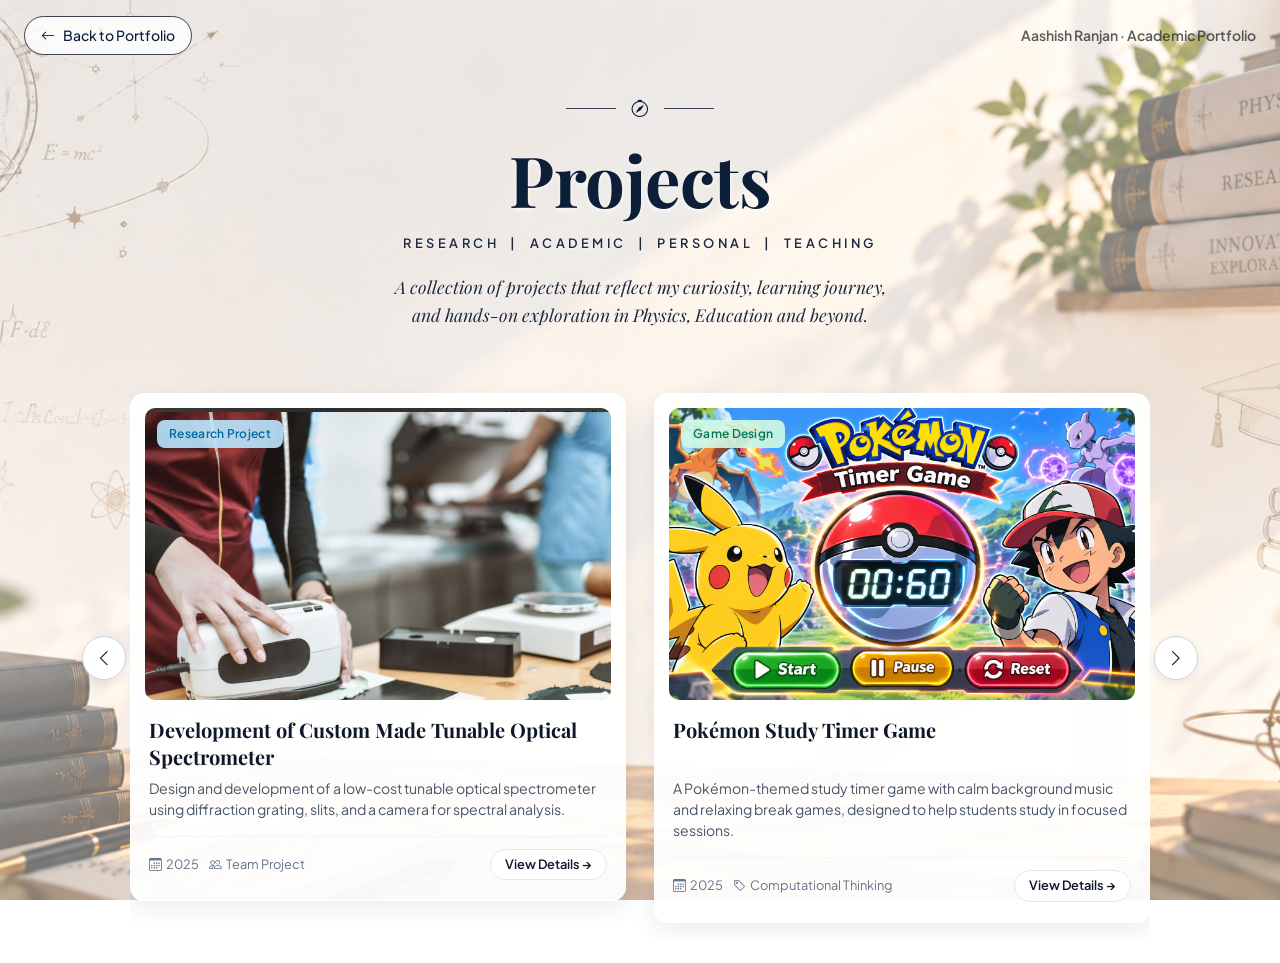
==== projects.html @ 893481a2 "Initial Ranjan IITJ portfolio" ====
<!DOCTYPE html>
<html lang="en">

<head>
  <meta charset="utf-8">
  <meta content="width=device-width, initial-scale=1.0" name="viewport">
  <title>Projects - Aashish Ranjan</title>
  <meta content="Academic and Research Projects by Aashish Ranjan" name="description">

  <!-- Favicons -->
  <link href="assets/img/favicon.png" rel="icon">
  <link href="assets/img/apple-touch-icon.png" rel="apple-touch-icon">

  <!-- Google Fonts -->
  <link href="https://fonts.googleapis.com" rel="preconnect">
  <link href="https://fonts.gstatic.com" rel="preconnect" crossorigin>
  <link href="https://fonts.googleapis.com/css2?family=Playfair+Display:ital,wght@0,400;0,600;0,700;1,400&family=Plus+Jakarta+Sans:wght@300;400;500;600;700&display=swap" rel="stylesheet">

  <!-- Vendor CSS Files -->
  <link href="assets/vendor/bootstrap/css/bootstrap.min.css" rel="stylesheet">
  <link href="assets/vendor/bootstrap-icons/bootstrap-icons.css" rel="stylesheet">
  <link href="assets/vendor/aos/aos.css" rel="stylesheet">

  <!-- Swiper Carousel CSS -->
  <link rel="stylesheet" href="https://cdn.jsdelivr.net/npm/swiper@11/swiper-bundle.min.css" />

  <!-- Main CSS File -->
  <link href="assets/css/main.css" rel="stylesheet">

  <!-- Dedicated Projects CSS File -->
  <link href="assets/css/projects.css" rel="stylesheet">

</head>

<body>

  <!-- Top Navigation Bar -->
  <header class="projects-header py-3 px-4 d-flex justify-content-between align-items-center">
    <a href="index.html" class="btn btn-sm btn-outline-dark back-nav-btn d-inline-flex align-items-center gap-2 rounded-pill px-3 py-2">
      <i class="bi bi-arrow-left"></i> <span>Back to Portfolio</span>
    </a>
    <span class="text-muted small fw-semibold">Aashish Ranjan · Academic Portfolio</span>
  </header>

  <main class="py-4">
    <div class="container">

      <!-- Header Section -->
      <div class="text-center mb-5" data-aos="fade-down">
        <div class="header-ornament mb-3">
          <span class="ornament-line"></span>
          <i class="bi bi-compass ornament-icon"></i>
          <span class="ornament-line"></span>
        </div>

        <h1 class="projects-title">Projects</h1>
        <p class="projects-subcategories">RESEARCH &nbsp;|&nbsp; ACADEMIC &nbsp;|&nbsp; PERSONAL &nbsp;|&nbsp; TEACHING</p>
        <p class="projects-desc">
          A collection of projects that reflect my curiosity, learning journey,<br class="d-none d-md-block"> and hands-on exploration in Physics, Education and beyond.
        </p>
      </div>

      <!-- Carousel Slider Wrapper -->
      <div class="carousel-container position-relative px-md-5" data-aos="fade-up" data-aos-delay="150">

        <!-- Swiper Main -->
        <div class="swiper projectsSwiper">
          <div class="swiper-wrapper py-3">

            <!-- Slide 1: Optical Spectrometer -->
            <div class="swiper-slide">
              <div class="project-card">
                <div class="project-img-wrapper">
                  <span class="card-badge badge-research">Research Project</span>
                  <img src="assets/img/projects/spectrometer/spectrometer.png" alt="Tunable Optical Spectrometer">
                </div>
                <div class="card-content">
                  <h3 class="card-project-title">Development of Custom Made Tunable Optical Spectrometer</h3>
                  <p class="card-project-desc">Design and development of a low-cost tunable optical spectrometer using diffraction grating, slits, and a camera for spectral analysis.</p>
                  <div class="card-meta-footer">
                    <div class="meta-tags">
                      <span><i class="bi bi-calendar3 me-1"></i>2025</span>
                      <span><i class="bi bi-people me-1"></i>Team Project</span>
                    </div>
                    <a href="javascript:void(0);" class="btn-view-details" data-project="0">View Details &rarr;</a>
                  </div>
                </div>
              </div>
            </div>

            <!-- Slide 2: Pokémon Study Timer Game -->
            <div class="swiper-slide">
              <div class="project-card">
                <div class="project-img-wrapper">
                  <span class="card-badge badge-edu">Game Design</span>
                  <img src="assets/img/projects/pokemon-timer/herobg.png" alt="Pokémon Study Timer Game">
                </div>
                <div class="card-content">
                  <h3 class="card-project-title">Pokémon Study Timer Game</h3>
                  <p class="card-project-desc">A Pokémon-themed study timer game with calm background music and relaxing break games, designed to help students study in focused sessions.</p>
                  <div class="card-meta-footer">
                    <div class="meta-tags">
                      <span><i class="bi bi-calendar3 me-1"></i>2025</span>
                      <span><i class="bi bi-tag me-1"></i>Computational Thinking</span>
                    </div>
                    <a href="javascript:void(0);" class="btn-view-details" data-project="1">View Details &rarr;</a>
                  </div>
                </div>
              </div>
            </div>

          </div>

          <!-- Pagination Dots -->
          <div class="swiper-pagination mt-4"></div>
        </div>

        <!-- Custom Navigation Buttons -->
        <button class="custom-nav-btn btn-prev" aria-label="Previous slide">
          <i class="bi bi-chevron-left"></i>
        </button>
        <button class="custom-nav-btn btn-next" aria-label="Next slide">
          <i class="bi bi-chevron-right"></i>
        </button>

      </div>

    </div>
  </main>

  <!-- Project Detail View (opens when "View Details" is clicked) -->
  <div class="pd-overlay" id="pdOverlay" aria-modal="true" role="dialog">
    <div class="pd-wrap" id="pdWrap"></div>
  </div>
  <div class="pd-zoom" id="pdZoom"></div>

  <!-- Vendor JS Files -->
  <script src="assets/vendor/bootstrap/js/bootstrap.bundle.min.js"></script>
  <script src="assets/vendor/aos/aos.js"></script>
  <script src="https://cdn.jsdelivr.net/npm/swiper@11/swiper-bundle.min.js"></script>

  <script>
    AOS.init({
      duration: 600,
      easing: 'ease-in-out',
      once: true
    });

    // Swiper Carousel Initialization
    // (992px: 2 cards because there are 2 projects; change to 3 when you add more)
    const swiper = new Swiper('.projectsSwiper', {
      slidesPerView: 1,
      spaceBetween: 24,
      loop: false,
      navigation: {
        nextEl: '.btn-next',
        prevEl: '.btn-prev',
      },
      pagination: {
        el: '.swiper-pagination',
        clickable: true,
      },
      breakpoints: {
        640: {
          slidesPerView: 2,
          spaceBetween: 20,
        },
        992: {
          slidesPerView: 2,
          spaceBetween: 28,
        }
      }
    });
  </script>

  <!-- Project Detail Data + Logic -->
  <script>
    /* Edit the details of each project here.
       Leave an image path as '' to show an "Image coming soon" box.
       Leave a download url as '' to show a greyed-out button. */
    const PROJECTS = [
      {
        badge: 'Research Project',
        title: 'Development of Custom Made Tunable Optical Spectrometer',
        desc: 'Design and development of a low-cost tunable optical spectrometer using diffraction grating, slits, and a camera for spectral analysis.',
        year: '2025', type: 'Team Project', tag: 'Optics | Spectroscopy',
        domain: 'Optics &amp; Spectroscopy',
        tools: 'Diffraction Grating, Slits, Camera, Origin (Graph Plot)',
        team: 'Aashish Ranjan, Anushka Rathore',
        supervisor: 'Dr. Sagar Kumar Verma',
        hero: 'assets/img/projects/spectrometer/spectrometer.png',
        intro: 'A custom made tunable optical spectrometer was developed using a diffraction grating, slits and a camera to capture and analyze spectra. The aim was to build a low-cost, easy-to-assemble system for educational and research purposes.',
        setupImg: 'assets/img/projects/spectrometer/setup.jpeg',
        setupCap: 'Experimental setup: Light Source, Slit, Diffraction Grating, Lens, Camera',
        principle: 'The spectrometer works on the principle of diffraction and interference. A narrow slit produces a well-defined beam which is diffracted by a grating. The diffracted light is focused onto a camera to record the spectrum. The wavelength is determined using the grating equation:',
        formula: '<i>d</i> sin <i>θ</i> = <i>mλ</i>',
        method: [
          'Use a CD/DVD reflection element as the diffraction grating',
          'Fix an adjustable slit assembly to get a narrow beam',
          'Record the diffracted spectrum with a camera',
          'Calibrate and analyse using Holmarc Image Analyser Pro',
          'Compare intensity vs wavelength with and without the slit'
        ],
        results: [
          { src: 'assets/img/projects/spectrometer/result-1.png', cap: 'Intensity vs Wavelength' },
          { src: 'assets/img/projects/spectrometer/result-2.png', cap: 'Gray value vs distance (pixels), ImageJ' }
        ],
        observations: '',
        gallery: [
          'assets/img/projects/spectrometer/gallery-1.png',
          'assets/img/projects/spectrometer/gallery-2.jpeg',
          'assets/img/projects/spectrometer/gallery-3.png',
          'assets/img/projects/spectrometer/gallery-4.jpeg'
        ],
        learnings: [
          'A CD can work as a reflection diffraction grating: its closely spaced tracks split white light into a spectrum, and the grating equation d sin θ = nλ connects the diffraction angle to the wavelength.',
          'Alignment matters the most. Even a small change in the CD angle, slit width or camera position visibly changed the position and clarity of the spectrum.',
          'The slit controls a trade-off: a wider slit gave a brighter but blurred spectrum, while a narrower slit gave a sharper but fainter one.',
          'Plotting intensity with and without the slit showed in practice how a slit improves spectral resolution.',
          'A mobile camera with image-analysis software can turn a qualitative demonstration into basic quantitative analysis of intensity versus position.',
          'Most difficulties were experimental, not theoretical: low intensity, dark-room conditions and measuring the diffraction angle accurately. This taught me how much precision and calibration matter in optical measurements.',
          'As a future physics teacher, I also saw how a low-cost setup can make diffraction and interference observable for students.'
        ],
        references: [
          'H.C. Verma, <i>Concepts of Physics (Part 2)</i>, Bharati Bhawan.',
          'Ajoy Ghatak, <i>Optics</i>, McGraw Hill Education (studied for the theory).',
          'NCERT, <i>Physics Class XII (Part II)</i>, NCERT Publications.',
          'Eugene Hecht, <i>Optics</i>, Pearson Education.',
          'Jenkins &amp; White, <i>Fundamentals of Optics</i>, McGraw Hill.'
        ],
        resources: [
          'CD, DVD and VD diffraction gratings were obtained from Dr. Sagar Kumar Verma.',
          'The experiments were carried out in the Optics Lab.'
        ],
        highlights: [
          'Low-cost and easy to assemble',
          'Captures clear spectral data',
          'Useful for educational demonstrations',
          'Scope for further improvement'
        ],
        downloads: [
          { label: 'Project Report (PDF)', url: 'assets/img/projects/spectrometer/Report(optics).pdf' }
        ]
      },
      {
        badge: 'Game Design',
        title: 'Pokémon Study Timer Game',
        desc: 'A Pokémon-themed study timer game with calm background music and relaxing break games, designed to help students study in focused sessions.',
        year: '2025', type: 'Team Project', tag: 'Computational Thinking',
        domain: 'Game Design &amp; Computational Thinking',
        tools: 'Scratch programming, Game Design Principles, Music Editing tools',
        team: 'Aashish Ranjan, L. Banny, Chandan Kumar',
        supLabel: 'Instructor',
        supervisor: 'Dr. Romi Banerjee',
        hero: 'assets/img/projects/pokemon-timer/herobg.png',
        /* Text-only sections (no images except the hero image above) */
        sections: [
          {
            tab: 'Overview', title: 'Introduction',
            body: '<p>A Pokémon-themed study timer game, designed and programmed by our team as a project for the Computational Thinking course. It helps students study in focused sessions: a student sets a timer (for example 25 minutes) and studies while calm background music plays.</p><p>Many students find it easier to study with music, and this game is made for them. When the session ends, the student can take a break and relax with a Pokémon game before getting back to studying.</p>'
          },
          {
            tab: 'Features', title: 'Features',
            body: '<ul><li><b>Study timer:</b> set any study duration, such as 25 minutes, and the timer keeps the session on track.</li><li><b>Background music:</b> calm music plays while studying to keep the mind relaxed and focused.</li><li><b>Breaks:</b> breaks can be added between study sessions.</li><li><b>Relaxing Pokémon games:</b> mind-relaxing Pokémon games are available during breaks.</li></ul>'
          },
          {
            tab: 'How It Works', title: 'How It Works',
            body: '<ol><li>The student chooses how long to study (for example, 25 minutes).</li><li>The timer starts and calm background music plays during the session.</li><li>When the time is up, the student takes a break.</li><li>During the break, the student plays one of the relaxing Pokémon games.</li><li>After the break, the student returns to the next study session.</li></ol>'
          },
          {
            tab: 'Goal', title: 'Goal and Approach',
            body: '<p>The goal of the project was to develop a problem-solving mindset. We started with a real problem, how to help students stay focused while studying, broke it into smaller parts (timer, music, breaks and break games), and then programmed each part step by step.</p>'
          },
          {
            tab: 'Team', title: 'Team and Guidance',
            body: '<ul><li><b>Contributors:</b> Aashish Ranjan, L. Banny and Chandan Kumar</li><li><b>Instructor:</b> Dr. Romi Banerjee</li><li><b>Course:</b> Computational Thinking</li></ul>'
          },
          {
            tab: 'Learnings', title: 'Learnings',
            body: '<ul><li>Breaking a big problem into smaller parts makes it much easier to design and program.</li><li>A good solution starts from a real need of the user: here, students who like to study with music.</li><li>Study time and break time both matter, so the game supports focus as well as relaxation.</li><li>Working in a team taught us to share tasks and combine our parts into one working game.</li></ul>'
          }
        ],
        highlights: [
          'Study timer for focused sessions',
          'Calm background music while studying',
          'Breaks with relaxing Pokémon games',
          'Designed and programmed by our team'
        ],
        downloads: []
      }
    ];

    (function () {
      const ov = document.getElementById('pdOverlay');
      const wrap = document.getElementById('pdWrap');
      const zoom = document.getElementById('pdZoom');
      const todo = '<span class="pd-todo">To be added</span>';
      const li = x => '<li>' + x + '</li>';
      const slot = (src, label, cls) => src
        ? '<div class="pd-slot ' + (cls || '') + '"><img src="' + src + '" alt="' + label + '"></div>'
        : '<div class="pd-slot pd-empty ' + (cls || '') + '"><span>Image coming soon<small>' + label + '</small></span></div>';
      const fig = (src, cap) => src
        ? '<figure class="pd-fig"><img src="' + src + '" alt="' + cap + '"><figcaption>' + cap + '</figcaption></figure>'
        : slot('', cap, '');
      const tabs = [['Overview', 'pd-s1'], ['Methodology', 'pd-s4'], ['Results', 'pd-s5'], ['Gallery', 'pd-s6'], ['Learnings', 'pd-s7'], ['References', 'pd-s8']];
      let curTabs = tabs;

      function render(p) {
        // Projects with "sections" are text-only; others use the full layout (setup, results, gallery...)
        curTabs = p.sections ? p.sections.map((s, i) => [s.tab || s.title, 'pd-t' + i]) : tabs;
        const tabsHtml = curTabs.map((t, k) => '<button data-s="' + t[1] + '"' + (k ? '' : ' class="pd-act"') + '>' + t[0] + '</button>').join('');
        const dl = p.downloads.map(d => d.url
          ? '<a class="pd-dl" href="' + d.url + '" target="_blank" rel="noopener">' + d.label + ' <span>⬇</span></a>'
          : '<div class="pd-dl pd-off" title="Coming soon">' + d.label + ' <span>⬇</span></div>').join('');
        let main;
        if (p.sections) {
          main = p.sections.map((s, i) => '<div class="pd-sec" id="pd-t' + i + '"><h4>' + (i + 1) + '. ' + s.title + '</h4>' + s.body + '</div>').join('');
        } else {
          const res = p.results.map(r => fig(r.src, r.cap)).join('');
          const gal = p.gallery.map((g, n) => slot(g, 'Photo ' + (n + 1), '')).join('');
          const learn = p.learnings.length ? '<ul>' + p.learnings.map(li).join('') + '</ul>' : '<p>' + todo + '</p>';
          const refs = p.references.length
            ? '<ol>' + p.references.map(li).join('') + '</ol>' +
              (p.resources.length ? '<p style="margin-top:14px"><b style="color:#1f2937">Resources used</b></p><ul>' + p.resources.map(li).join('') + '</ul>' : '')
            : '<p>' + todo + '</p>';
          main = '<div class="pd-sec" id="pd-s1"><h4>1. Introduction</h4><p>' + p.intro + '</p></div>' +
            '<div class="pd-sec" id="pd-s2"><h4>2. Experimental Setup</h4>' + fig(p.setupImg, p.setupCap) + '</div>' +
            '<div class="pd-sec" id="pd-s3"><h4>3. Working Principle</h4><p>' + p.principle + '</p>' + (p.formula ? '<div class="pd-fm">' + p.formula + '</div>' : '') + '</div>' +
            '<div class="pd-sec" id="pd-s4"><h4>4. Methodology</h4><ol>' + p.method.map(li).join('') + '</ol></div>' +
            '<div class="pd-sec" id="pd-s5"><h4>5. Results</h4><div class="pd-two">' + res + '</div><p style="margin-top:10px">' + (p.observations || todo) + '</p></div>' +
            '<div class="pd-sec" id="pd-s6"><h4>6. Gallery</h4><div class="pd-gal">' + gal + '</div></div>' +
            '<div class="pd-sec" id="pd-s7"><h4>7. Learnings</h4>' + learn + '</div>' +
            '<div class="pd-sec" id="pd-s8"><h4>8. References</h4>' + refs + '</div>';
        }
        return '<button class="pd-back" id="pdBack">← Back to Projects</button>' +
          '<div class="pd-hero"><div><span class="pd-chip">' + p.badge + '</span><h2>' + p.title + '</h2><p>' + p.desc + '</p>' +
          '<div class="pd-meta"><span>📅 ' + p.year + '</span><span>👥 ' + p.type + '</span><span>🏷 ' + p.tag + '</span></div></div>' +
          slot(p.hero, 'Hero image', 'pd-h') + '</div>' +
          '<div class="pd-tabs" id="pdTabs">' + tabsHtml + '</div>' +
          '<div class="pd-cols"><div>' + main + '</div><aside>' +
          '<div class="pd-box"><h5>Project Details</h5>' +
          '<div class="pd-row"><b>Year</b>' + p.year + '</div><div class="pd-row"><b>Type</b>' + p.badge + '</div>' +
          '<div class="pd-row"><b>Domain</b>' + p.domain + '</div><div class="pd-row"><b>Tools Used</b>' + (p.tools || todo) + '</div>' +
          '<div class="pd-row"><b>Team</b>' + p.team + '</div><div class="pd-row"><b>' + (p.supLabel || 'Supervisor') + '</b>' + (p.supervisor || todo) + '</div></div>' +
          '<div class="pd-box"><h5>Key Highlights</h5>' + p.highlights.map(h => '<div class="pd-hl">' + h + '</div>').join('') + '</div>' +
          (p.downloads.length ? '<div class="pd-box"><h5>Downloads</h5>' + dl + '</div>' : '') +
          '</aside></div>';
      }

      function openDetail(i) {
        wrap.innerHTML = render(PROJECTS[i]);
        ov.classList.add('pd-on');
        ov.scrollTop = 0;
        document.body.style.overflow = 'hidden';
      }
      function closeDetail() {
        ov.classList.remove('pd-on');
        document.body.style.overflow = '';
      }
      function openZoom(src) {
        zoom.innerHTML = '<img src="' + src + '" alt="">';
        zoom.classList.add('pd-on');
      }

      document.addEventListener('click', function (e) {
        const b = e.target.closest('[data-project]');
        if (b) { e.preventDefault(); openDetail(+b.dataset.project); }
      });
      wrap.addEventListener('click', function (e) {
        if (e.target.closest('#pdBack')) { closeDetail(); return; }
        const t = e.target.closest('#pdTabs button');
        if (t) {
          const el = document.getElementById(t.dataset.s);
          if (el) el.scrollIntoView({ behavior: 'smooth', block: 'start' });
          return;
        }
        const im = e.target.closest('.pd-slot img, .pd-fig img');
        if (im) openZoom(im.src);
      });
      zoom.addEventListener('click', function () { zoom.classList.remove('pd-on'); });
      ov.addEventListener('scroll', function () {
        let act = curTabs[0][1];
        curTabs.forEach(function (t) {
          const el = document.getElementById(t[1]);
          if (el && el.getBoundingClientRect().top < 120) act = t[1];
        });
        document.querySelectorAll('#pdTabs button').forEach(function (b) {
          b.classList.toggle('pd-act', b.dataset.s === act);
        });
      });
      document.addEventListener('keydown', function (e) {
        if (e.key === 'Escape') {
          if (zoom.classList.contains('pd-on')) zoom.classList.remove('pd-on');
          else closeDetail();
        }
      });
    })();
  </script>

</body>
</html>
---- assets/css/main.css ----
:root {
  --default-font: "Roboto",  system-ui, -apple-system, "Segoe UI", Roboto, "Helvetica Neue", Arial, "Noto Sans", "Liberation Sans", sans-serif, "Apple Color Emoji", "Segoe UI Emoji", "Segoe UI Symbol", "Noto Color Emoji";
  --heading-font: "Raleway",  sans-serif;
  --nav-font: "Poppins",  sans-serif;
}

/* Global Colors - The following color variables are used throughout the website. Updating them here will change the color scheme of the entire website */
:root { 
  --background-color: #ffffff; /* Background color for the entire website, including individual sections */
  --default-color: #272829; /* Default color used for the majority of the text content across the entire website */
  --heading-color: #050d18; /* Color for headings, subheadings and title throughout the website */
  --accent-color: #149ddd; /* Accent color that represents your brand on the website. It's used for buttons, links, and other elements that need to stand out */
  --surface-color: #ffffff; /* The surface color is used as a background of boxed elements within sections, such as cards, icon boxes, or other elements that require a visual separation from the global background. */
  --contrast-color: #ffffff; /* Contrast color for text, ensuring readability against backgrounds of accent, heading, or default colors. */
}

/* Nav Menu Colors - The following color variables are used specifically for the navigation menu. They are separate from the global colors to allow for more customization options */
:root {
  --nav-color: #a8a9b4;  /* The default color of the main navmenu links */
  --nav-hover-color: #ffffff; /* Applied to main navmenu links when they are hovered over or active */
  --nav-mobile-background-color: #040b14; /* Used as the background color for mobile navigation menu */
  --nav-dropdown-background-color: #040b14; /* Used as the background color for dropdown items that appear when hovering over primary navigation items */
  --nav-dropdown-color: #a8a9b4; /* Used for navigation links of the dropdown items in the navigation menu. */
  --nav-dropdown-hover-color: #ffffff; /* Similar to --nav-hover-color, this color is applied to dropdown navigation links when they are hovered over. */
}

/* Color Presets - These classes override global colors when applied to any section or element, providing reuse of the sam color scheme. */

.light-background {
  --background-color: #f4fafd;
  --surface-color: #ffffff;
}

.dark-background {
  --background-color: #040b14;
  --default-color: #ffffff;
  --heading-color: #ffffff;
  --surface-color: #151f2b;
  --contrast-color: #ffffff;
}

/* Smooth scroll */
:root {
  scroll-behavior: smooth;
}

/*--------------------------------------------------------------
# General Styling & Shared Classes
--------------------------------------------------------------*/
body {
  color: var(--default-color);
  background-color: var(--background-color);
  font-family: var(--default-font);
}

a {
  color: var(--accent-color);
  text-decoration: none;
  transition: 0.3s;
}

a:hover {
  color: color-mix(in srgb, var(--accent-color), transparent 25%);
  text-decoration: none;
}

h1,
h2,
h3,
h4,
h5,
h6 {
  color: var(--heading-color);
  font-family: var(--heading-font);
}

/* PHP Email Form Messages
------------------------------*/
.php-email-form .error-message {
  display: none;
  background: #df1529;
  color: #ffffff;
  text-align: left;
  padding: 15px;
  margin-bottom: 24px;
  font-weight: 600;
}

.php-email-form .sent-message {
  display: none;
  color: #ffffff;
  background: #059652;
  text-align: center;
  padding: 15px;
  margin-bottom: 24px;
  font-weight: 600;
}

.php-email-form .loading {
  display: none;
  background: var(--surface-color);
  text-align: center;
  padding: 15px;
  margin-bottom: 24px;
}

.php-email-form .loading:before {
  content: "";
  display: inline-block;
  border-radius: 50%;
  width: 24px;
  height: 24px;
  margin: 0 10px -6px 0;
  border: 3px solid var(--accent-color);
  border-top-color: var(--surface-color);
  animation: php-email-form-loading 1s linear infinite;
}

@keyframes php-email-form-loading {
  0% {
    transform: rotate(0deg);
  }

  100% {
    transform: rotate(360deg);
  }
}

/*--------------------------------------------------------------
# Global Header
--------------------------------------------------------------*/
.header {
  color: var(--default-color);
  background-color: var(--background-color);
  position: fixed;
  top: 0;
  left: 0;
  bottom: 0;
  padding: 0 15px;
  width: 300px;
  transition: all ease-in-out 0.3s;
  overflow-y: auto;
  z-index: 997;
  border-right: 1px solid color-mix(in srgb, var(--default-color), transparent 90%);
}

.header .profile-img img {
  margin: 15px auto;
  display: block;
  width: 120px;
  border: 8px solid color-mix(in srgb, var(--default-color), transparent 85%);
}

.header .logo {
  line-height: 1;
  margin-bottom: 15px;
}

.header .logo img {
  max-height: 32px;
  margin-right: 8px;
}

.header .logo h1 {
  font-size: 24px;
  margin: 0;
  font-weight: 700;
  color: var(--heading-color);
}

.header .social-links {
  margin: 0 0 20px 0;
}

.header .social-links a {
  font-size: 16px;
  display: inline-flex;
  align-items: center;
  justify-content: center;
  background: color-mix(in srgb, var(--default-color), transparent 90%);
  color: var(--default-color);
  margin: 0 2px;
  border-radius: 50%;
  text-align: center;
  width: 40px;
  height: 40px;
  transition: 0.3s;
}

.header .social-links a:hover {
  color: var(--contrast-color);
  background: var(--accent-color);
}

@media (min-width: 1200px) {

  .header~main,
  .header~#footer {
    margin-left: 300px;
  }
}

@media (max-width: 1199px) {
  .header {
    left: -100%;
  }
}

.header.header-show {
  left: 0;
}

.header .header-toggle {
  color: var(--contrast-color);
  background-color: var(--accent-color);
  font-size: 22px;
  display: flex;
  align-items: center;
  justify-content: center;
  width: 40px;
  height: 40px;
  border-radius: 50%;
  cursor: pointer;
  position: fixed;
  top: 15px;
  right: 15px;
  z-index: 9999;
  transition: background-color 0.3s;
}

.header .header-toggle:hover {
  color: var(--contrast-color);
  background-color: color-mix(in srgb, var(--accent-color) 90%, white 15%);
}

/*--------------------------------------------------------------
# Navigation Menu
--------------------------------------------------------------*/
.mobile-nav-toggle {
  display: none;
}

.navmenu {
  padding: 0;
  z-index: 9997;
}

.navmenu ul {
  list-style: none;
  padding: 0 0 20px 0;
  margin: 0;
}

.navmenu a,
.navmenu a:focus {
  color: var(--nav-color);
  padding: 15px 10px;
  font-family: var(--nav-font);
  font-size: 16px;
  font-weight: 400;
  display: flex;
  align-items: center;
  white-space: nowrap;
  transition: 0.3s;
  width: 100%;
}

.navmenu a .navicon,
.navmenu a:focus .navicon {
  font-size: 20px;
  margin-right: 10px;
}

.navmenu a .toggle-dropdown,
.navmenu a:focus .toggle-dropdown {
  font-size: 12px;
  line-height: 0;
  margin-left: auto;
  width: 30px;
  height: 30px;
  display: flex;
  align-items: center;
  justify-content: center;
  border-radius: 50%;
  transition: 0.3s;
  flex-shrink: 0;
  background-color: color-mix(in srgb, var(--accent-color), transparent 90%);
}

.navmenu a .toggle-dropdown:hover,
.navmenu a:focus .toggle-dropdown:hover {
  background-color: var(--accent-color);
  color: var(--contrast-color);
}

.navmenu a:hover,
.navmenu .active,
.navmenu .active:focus {
  color: var(--nav-hover-color);
}

.navmenu a:hover .navicon,
.navmenu .active .navicon,
.navmenu .active:focus .navicon {
  color: var(--accent-color);
}

.navmenu .active .toggle-dropdown,
.navmenu .active:focus .toggle-dropdown {
  background-color: var(--accent-color);
  color: var(--contrast-color);
  transform: rotate(180deg);
}

.navmenu .dropdown {
  display: block;
}

.navmenu .dropdown a,
.navmenu .dropdown a:focus {
  color: --nav-dropdown-color;
}

.navmenu .dropdown a:hover,
.navmenu .dropdown .active,
.navmenu .dropdown .active:focus {
  color: var(--nav-dropdown-hover-color);
}

.navmenu .dropdown ul {
  position: static;
  display: none;
  z-index: 99;
  padding: 5px 10px;
  margin: 5px 10px;
  background-color: var(--nav-dropdown-background-color);
  border: 1px solid color-mix(in srgb, var(--default-color), transparent 90%);
  box-shadow: none;
  transition: all 0.5s ease-in-out;
}

.navmenu .dropdown ul ul {
  background-color: rgba(33, 37, 41, 0.1);
}

.navmenu .dropdown>.dropdown-active {
  display: block;
  background-color: rgba(33, 37, 41, 0.03);
}

/*--------------------------------------------------------------
# Global Footer
--------------------------------------------------------------*/
.footer {
  color: var(--default-color);
  background-color: var(--background-color);
  font-size: 14px;
  padding: 40px 0;
  position: relative;
  border-top: 1px solid color-mix(in srgb, var(--default-color), transparent 90%);
}

.footer .copyright p {
  margin-bottom: 0;
}

.footer .credits {
  margin-top: 4px;
  font-size: 13px;
  text-align: center;
}

/*--------------------------------------------------------------
# Preloader
--------------------------------------------------------------*/
#preloader {
  position: fixed;
  inset: 0;
  z-index: 999999;
  overflow: hidden;
  background: var(--background-color);
  transition: all 0.6s ease-out;
}

#preloader:before {
  content: "";
  position: fixed;
  top: calc(50% - 30px);
  left: calc(50% - 30px);
  border: 6px solid #ffffff;
  border-color: var(--accent-color) transparent var(--accent-color) transparent;
  border-radius: 50%;
  width: 60px;
  height: 60px;
  animation: animate-preloader 1.5s linear infinite;
}

@keyframes animate-preloader {
  0% {
    transform: rotate(0deg);
  }

  100% {
    transform: rotate(360deg);
  }
}

/*--------------------------------------------------------------
# Scroll Top Button
--------------------------------------------------------------*/
.scroll-top {
  position: fixed;
  visibility: hidden;
  opacity: 0;
  right: 15px;
  bottom: -15px;
  z-index: 99999;
  background-color: var(--accent-color);
  width: 44px;
  height: 44px;
  border-radius: 50px;
  transition: all 0.4s;
}

.scroll-top i {
  font-size: 24px;
  color: var(--contrast-color);
  line-height: 0;
}

.scroll-top:hover {
  background-color: color-mix(in srgb, var(--accent-color), transparent 20%);
  color: var(--contrast-color);
}

.scroll-top.active {
  visibility: visible;
  opacity: 1;
  bottom: 15px;
}

/*--------------------------------------------------------------
# Disable aos animation delay on mobile devices
--------------------------------------------------------------*/
@media screen and (max-width: 768px) {
  [data-aos-delay] {
    transition-delay: 0 !important;
  }
}

/*--------------------------------------------------------------
# Global Page Titles & Breadcrumbs
--------------------------------------------------------------*/
.page-title {
  color: var(--default-color);
  background-color: var(--background-color);
  padding: 25px 0;
  position: relative;
}

.page-title h1 {
  font-size: 24px;
  font-weight: 700;
}

.page-title .breadcrumbs ol {
  display: flex;
  flex-wrap: wrap;
  list-style: none;
  padding: 0;
  margin: 0;
  font-size: 14px;
  font-weight: 400;
}

.page-title .breadcrumbs ol li+li {
  padding-left: 10px;
}

.page-title .breadcrumbs ol li+li::before {
  content: "/";
  display: inline-block;
  padding-right: 10px;
  color: color-mix(in srgb, var(--default-color), transparent 70%);
}

/*--------------------------------------------------------------
# Global Sections
--------------------------------------------------------------*/
section,
.section {
  color: var(--default-color);
  background-color: var(--background-color);
  padding: 60px 0;
  overflow: clip;
}

/*--------------------------------------------------------------
# Global Section Titles
--------------------------------------------------------------*/
.section-title {
  padding-bottom: 60px;
  position: relative;
}

.section-title h2 {
  font-size: 32px;
  font-weight: 700;
  margin-bottom: 20px;
  padding-bottom: 20px;
  position: relative;
}

.section-title h2:after {
  content: "";
  position: absolute;
  display: block;
  width: 50px;
  height: 3px;
  background: var(--accent-color);
  left: 0;
  bottom: 0;
}

.section-title p {
  margin-bottom: 0;
}

/*--------------------------------------------------------------
/*--------------------------------------------------------------
# Hero Section
--------------------------------------------------------------*/
.hero {
  width: 100%;
  min-height: 100vh;
  position: relative;
  padding: 80px 0;
  display: flex;
  align-items: center;
  justify-content: center;
}

.hero img {
  position: absolute;
  inset: 0;
  display: block;
  width: 100%;
  height: 100%;
  object-fit: cover;
  z-index: 1;
}

.hero:before {
  content: "";
  background: color-mix(in srgb, var(--background-color), transparent 70%);
  position: absolute;
  inset: 0;
  z-index: 2;
}

.hero .container {
  position: relative;
  z-index: 3;
}

.hero h2 {
  margin: 0;
  font-size: 64px;
  font-weight: 700;
}

.hero p {
  margin: 5px 0 0 0;
  font-size: 26px;
}

.hero p span {
  letter-spacing: 1px;
  border-bottom: 2px solid var(--accent-color);
}

.hero .social-links {
  margin-top: 25px;
}

.hero .social-links a {
  font-size: 24px;
  display: inline-block;
  color: color-mix(in srgb, var(--default-color), transparent 50%);
  line-height: 1;
  margin-right: 20px;
  transition: 0.3s;
}

.hero .social-links a:hover {
  color: var(--accent-color);
}

@media (max-width: 768px) {
  .hero {
    min-height: auto;
    padding: 120px 0 60px 0;
  }

  .hero img {
    object-fit: contain;
    background-color: #040b14;
  }

  .hero h2 {
    font-size: 32px;
  }

  .hero p {
    font-size: 20px;
  }
}

/*--------------------------------------------------------------
# About Section
--------------------------------------------------------------*/
.about .content h2 {
  font-weight: 700;
  font-size: 24px;
}

.about .content ul {
  list-style: none;
  padding: 0;
}

.about .content ul li {
  margin-bottom: 20px;
  display: flex;
  align-items: center;
}

.about .content ul strong {
  margin-right: 10px;
}

.about .content ul i {
  font-size: 16px;
  margin-right: 5px;
  color: var(--accent-color);
  line-height: 0;
}

/*--------------------------------------------------------------
# Stats Section
--------------------------------------------------------------*/
.stats .stats-item {
  padding: 30px;
  width: 100%;
}

.stats .stats-item i {
  color: var(--accent-color);
  display: block;
  font-size: 44px;
  float: left;
  line-height: 0;
}

.stats .stats-item .purecounter {
  color: var(--heading-color);
  font-size: 48px;
  line-height: 40px;
  display: block;
  font-weight: 700;
  margin-left: 60px;
}

.stats .stats-item p {
  color: color-mix(in srgb, var(--default-color), transparent 40%);
  padding: 15px 0 0 0;
  margin: 0 0 0 60px;
  font-family: var(--heading-font);
  font-size: 14px;
}

/*--------------------------------------------------------------
# Skills Section
--------------------------------------------------------------*/
.skills .progress {
  height: 60px;
  display: block;
  background: none;
  border-radius: 0;
}

.skills .progress .skill {
  color: var(--heading-color);
  padding: 0;
  margin: 0 0 6px 0;
  text-transform: uppercase;
  display: block;
  font-weight: 600;
  font-family: var(--heading-font);
}

.skills .progress .skill .val {
  float: right;
  font-style: normal;
}

.skills .progress-bar-wrap {
  background: color-mix(in srgb, var(--default-color), transparent 90%);
  height: 10px;
}

.skills .progress-bar {
  width: 1px;
  height: 10px;
  transition: 0.9s;
  background-color: var(--accent-color);
}

/*--------------------------------------------------------------
# Resume Section
--------------------------------------------------------------*/
.resume .resume-title {
  color: var(--heading-color);
  font-size: 26px;
  font-weight: 700;
  margin-top: 20px;
  margin-bottom: 20px;
}

.resume .resume-item {
  padding: 0 0 20px 20px;
  margin-top: -2px;
  border-left: 2px solid var(--accent-color);
  position: relative;
}

.resume .resume-item h4 {
  line-height: 18px;
  font-size: 18px;
  font-weight: 600;
  text-transform: uppercase;
  color: color-mix(in srgb, var(--default-color), transparent 20%);
  margin-bottom: 10px;
}

.resume .resume-item h5 {
  font-size: 16px;
  padding: 5px 15px;
  display: inline-block;
  font-weight: 600;
  margin-bottom: 10px;
}

.resume .resume-item ul {
  padding-left: 20px;
}

.resume .resume-item ul li {
  padding-bottom: 10px;
}

.resume .resume-item:last-child {
  padding-bottom: 0;
}

.resume .resume-item::before {
  content: "";
  position: absolute;
  width: 16px;
  height: 16px;
  border-radius: 50px;
  left: -9px;
  top: 0;
  background: var(--background-color);
  border: 2px solid var(--accent-color);
}

/*--------------------------------------------------------------
# Portfolio Section
--------------------------------------------------------------*/
.portfolio .portfolio-filters {
  padding: 0;
  margin: 0 auto 20px auto;
  list-style: none;
  text-align: center;
}

.portfolio .portfolio-filters li {
  cursor: pointer;
  display: inline-block;
  padding: 0;
  font-size: 14px;
  font-weight: 400;
  margin: 0 10px;
  line-height: 1;
  text-transform: uppercase;
  margin-bottom: 10px;
  transition: all 0.3s ease-in-out;
}

.portfolio .portfolio-filters li:hover,
.portfolio .portfolio-filters li.filter-active {
  color: var(--accent-color);
}

.portfolio .portfolio-filters li:first-child {
  margin-left: 0;
}

.portfolio .portfolio-filters li:last-child {
  margin-right: 0;
}

@media (max-width: 575px) {
  .portfolio .portfolio-filters li {
    font-size: 14px;
    margin: 0 5px;
  }
}

.portfolio .portfolio-content {
  position: relative;
  overflow: hidden;
}

.portfolio .portfolio-content img {
  transition: 0.3s;
}

.portfolio .portfolio-content .portfolio-info {
  opacity: 0;
  position: absolute;
  inset: 0;
  z-index: 3;
  transition: all ease-in-out 0.3s;
  background: rgba(0, 0, 0, 0.6);
  padding: 15px;
}

.portfolio .portfolio-content .portfolio-info h4 {
  font-size: 14px;
  padding: 5px 10px;
  font-weight: 400;
  color: #ffffff;
  display: inline-block;
  background-color: var(--accent-color);
}

.portfolio .portfolio-content .portfolio-info p {
  position: absolute;
  bottom: 10px;
  text-align: center;
  display: inline-block;
  left: 0;
  right: 0;
  font-size: 16px;
  font-weight: 600;
  color: rgba(255, 255, 255, 0.8);
}

.portfolio .portfolio-content .portfolio-info .preview-link,
.portfolio .portfolio-content .portfolio-info .details-link {
  position: absolute;
  left: calc(50% - 40px);
  font-size: 26px;
  top: calc(50% - 14px);
  color: #fff;
  transition: 0.3s;
  line-height: 1.2;
}

.portfolio .portfolio-content .portfolio-info .preview-link:hover,
.portfolio .portfolio-content .portfolio-info .details-link:hover {
  color: var(--accent-color);
}

.portfolio .portfolio-content .portfolio-info .details-link {
  left: 50%;
  font-size: 34px;
  line-height: 0;
}

.portfolio .portfolio-content:hover .portfolio-info {
  opacity: 1;
}

.portfolio .portfolio-content:hover img {
  transform: scale(1.1);
}

/*--------------------------------------------------------------
# Services Section
--------------------------------------------------------------*/
.services .service-item {
  position: relative;
}

.services .service-item .icon {
  background: var(--accent-color);
  display: flex;
  align-items: center;
  justify-content: center;
  width: 54px;
  height: 54px;
  border-radius: 50%;
  transition: 0.5s;
  border: 1px solid var(--accent-color);
  margin-right: 20px;
}

.services .service-item .icon i {
  color: var(--contrast-color);
  font-size: 24px;
  line-height: 0;
}

.services .service-item:hover .icon {
  background: var(--surface-color);
}

.services .service-item:hover .icon i {
  color: var(--accent-color);
}

.services .service-item .title {
  font-weight: 700;
  margin-bottom: 15px;
  font-size: 18px;
}

.services .service-item .title a {
  color: var(--heading-color);
}

.services .service-item .title a:hover {
  color: var(--accent-color);
}

.services .service-item .description {
  line-height: 24px;
  font-size: 14px;
}

/*--------------------------------------------------------------
# Testimonials Section
--------------------------------------------------------------*/
.testimonials .testimonials-carousel,
.testimonials .testimonials-slider {
  overflow: hidden;
}

.testimonials .testimonial-item {
  box-sizing: content-box;
  text-align: center;
  min-height: 320px;
}

.testimonials .testimonial-item .testimonial-img {
  width: 90px;
  border-radius: 50%;
  margin: 0 auto;
}

.testimonials .testimonial-item h3 {
  font-size: 18px;
  font-weight: bold;
  margin: 10px 0 5px 0;
}

.testimonials .testimonial-item h4 {
  font-size: 14px;
  color: color-mix(in srgb, var(--default-color), transparent 20%);
  margin: 0;
}

.testimonials .testimonial-item .quote-icon-left,
.testimonials .testimonial-item .quote-icon-right {
  color: color-mix(in srgb, var(--accent-color), transparent 40%);
  font-size: 26px;
  line-height: 0;
}

.testimonials .testimonial-item .quote-icon-left {
  display: inline-block;
  left: -5px;
  position: relative;
}

.testimonials .testimonial-item .quote-icon-right {
  display: inline-block;
  right: -5px;
  position: relative;
  top: 10px;
  transform: scale(-1, -1);
}

.testimonials .testimonial-item p {
  font-style: italic;
  margin: 0 15px 15px 15px;
  padding: 20px;
  background-color: var(--surface-color);
  position: relative;
  margin-bottom: 35px;
  border-radius: 6px;
  box-shadow: 0px 2px 15px rgba(0, 0, 0, 0.1);
}

.testimonials .testimonial-item p::after {
  content: "";
  width: 0;
  height: 0;
  border-top: 20px solid var(--surface-color);
  border-right: 20px solid transparent;
  border-left: 20px solid transparent;
  position: absolute;
  bottom: -20px;
  left: calc(50% - 20px);
}

.testimonials .swiper-wrapper {
  height: auto;
}

.testimonials .swiper-pagination {
  margin-top: 40px;
  position: relative;
}

.testimonials .swiper-pagination .swiper-pagination-bullet {
  width: 12px;
  height: 12px;
  background-color: var(--background-color);
  opacity: 1;
  border: 1px solid var(--accent-color);
}

.testimonials .swiper-pagination .swiper-pagination-bullet-active {
  background-color: var(--accent-color);
}

/*--------------------------------------------------------------
# Contact Section
--------------------------------------------------------------*/
.contact .info-wrap {
  background-color: var(--surface-color);
  box-shadow: 0px 0px 20px rgba(0, 0, 0, 0.1);
  padding: 30px;
}

@media (max-width: 575px) {
  .contact .info-wrap {
    padding: 20px;
  }
}

.contact .info-item {
  margin-bottom: 40px;
}

.contact .info-item i {
  font-size: 20px;
  color: var(--accent-color);
  background: color-mix(in srgb, var(--accent-color), transparent 92%);
  width: 44px;
  height: 44px;
  display: flex;
  justify-content: center;
  align-items: center;
  border-radius: 50px;
  transition: all 0.3s ease-in-out;
  margin-right: 15px;
}

.contact .info-item h3 {
  padding: 0;
  font-size: 18px;
  font-weight: 700;
  margin-bottom: 5px;
}

.contact .info-item p {
  padding: 0;
  margin-bottom: 0;
  font-size: 14px;
}

.contact .info-item:hover i {
  background: var(--accent-color);
  color: var(--contrast-color);
}

.contact .php-email-form {
  background-color: var(--surface-color);
  height: 100%;
  padding: 30px;
  box-shadow: 0px 0px 20px rgba(0, 0, 0, 0.1);
}

@media (max-width: 575px) {
  .contact .php-email-form {
    padding: 20px;
  }
}

.contact .php-email-form input[type=text],
.contact .php-email-form input[type=email],
.contact .php-email-form textarea {
  font-size: 14px;
  padding: 10px 15px;
  box-shadow: none;
  border-radius: 0;
  color: var(--default-color);
  background-color: var(--surface-color);
  border-color: color-mix(in srgb, var(--default-color), transparent 80%);
}

.contact .php-email-form input[type=text]:focus,
.contact .php-email-form input[type=email]:focus,
.contact .php-email-form textarea:focus {
  border-color: var(--accent-color);
}

.contact .php-email-form input[type=text]::placeholder,
.contact .php-email-form input[type=email]::placeholder,
.contact .php-email-form textarea::placeholder {
  color: color-mix(in srgb, var(--default-color), transparent 70%);
}

.contact .php-email-form button[type=submit] {
  color: var(--contrast-color);
  background: var(--accent-color);
  border: 0;
  padding: 10px 30px;
  transition: 0.4s;
  border-radius: 50px;
}

.contact .php-email-form button[type=submit]:hover {
  background: color-mix(in srgb, var(--accent-color), transparent 25%);
}

/*--------------------------------------------------------------
# Portfolio Details Section
--------------------------------------------------------------*/
.portfolio-details .portfolio-details-slider img {
  width: 100%;
}

.portfolio-details .portfolio-details-slider .swiper-pagination {
  margin-top: 20px;
  position: relative;
}

.portfolio-details .portfolio-details-slider .swiper-pagination .swiper-pagination-bullet {
  width: 12px;
  height: 12px;
  background-color: color-mix(in srgb, var(--default-color), transparent 85%);
  opacity: 1;
}

.portfolio-details .portfolio-details-slider .swiper-pagination .swiper-pagination-bullet-active {
  background-color: var(--accent-color);
}

.portfolio-details .portfolio-info {
  padding: 30px;
  box-shadow: 0px 0 30px rgba(0, 0, 0, 0.1);
}

.portfolio-details .portfolio-info h3 {
  font-size: 22px;
  font-weight: 700;
  margin-bottom: 20px;
  padding-bottom: 20px;
  border-bottom: 1px solid color-mix(in srgb, var(--default-color), transparent 85%);
}

.portfolio-details .portfolio-info ul {
  list-style: none;
  padding: 0;
  font-size: 15px;
}

.portfolio-details .portfolio-info ul li+li {
  margin-top: 10px;
}

.portfolio-details .portfolio-description {
  padding-top: 30px;
}

.portfolio-details .portfolio-description h2 {
  font-size: 26px;
  font-weight: 700;
  margin-bottom: 20px;
}

.portfolio-details .portfolio-description p {
  padding: 0;
  color: color-mix(in srgb, var(--default-color), transparent 30%);
}

/*--------------------------------------------------------------
# Starter Section Section
--------------------------------------------------------------*/
.starter-section {
  /* Add your styles here */
}
/* --------------------------------------------------
   Letter to Myself
-------------------------------------------------- */
.letter.section {
  padding: 40px 12px;
}

.paper-sheet {
  position: relative;
  width: 100%;
  padding: 44px 52px;
  background: linear-gradient(#fbf3e4, #f5e9d3);
  border: 1px solid #e5d8c3;
  border-radius: 6px;
  color: #1f2a3a;
  font-family: 'Caveat', 'Segoe Script', 'Bradley Hand', cursive;
  font-size: 27px;
  line-height: 1.55;
  box-shadow: 0 10px 30px rgba(60, 45, 30, 0.22);
}

.tape-strip {
  position: absolute;
  top: -14px;
  left: 50%;
  transform: translateX(-50%) rotate(-1deg);
  width: 130px;
  height: 30px;
  background-color: rgba(214, 194, 168, 0.75);
  box-shadow: 0 2px 6px rgba(0, 0, 0, 0.08);
  border-left: 2px dashed rgba(255, 255, 255, 0.4);
  border-right: 2px dashed rgba(255, 255, 255, 0.4);
}

.letter-date {
  text-align: right;
  font-size: 22px;
  opacity: 0.8;
  margin-bottom: 18px;
}

.letter-heading {
  font-family: inherit;
  font-size: 36px;
  font-weight: 600;
  line-height: 1.2;
  color: #1f2a3a;
  margin: 0 0 4px;
}

.hand-drawn-accent {
  width: 110px;
  height: 2px;
  background-color: #b08d57;
  margin-bottom: 24px;
  border-radius: 2px;
}

.letter-body p {
  font-size: 1em;
  line-height: 1.55;
  color: #1f2a3a;
  margin: 0 0 18px;
}

.highlight-text {
  color: #a46d27;
  font-weight: 600;
  border-bottom: 1.5px solid #b58d53;
  padding-bottom: 1px;
}

.letter-closing {
  font-weight: 600;
  margin-top: 26px;
}

.letter-sign-block {
  margin-top: 15px;
  text-align: right;
  line-height: 1.1;
}

.sign-note {
  font-size: 22px;
  margin-bottom: 0;
}

.signature-text {
  font-family: 'Mrs Saint Delafield', 'Caveat', cursive;
  font-size: 64px;
  font-weight: 400;
  line-height: 1;
  color: #1f2a3a;
}

[contenteditable="true"]:focus {
  outline: 1.5px dashed #b58d53;
  outline-offset: 4px;
  background-color: rgba(255, 255, 255, 0.25);
  border-radius: 4px;
}

@media (max-width: 768px) {
  .letter.section { padding: 30px 10px; }
  .paper-sheet { padding: 28px 22px; font-size: 23px; }
  .letter-heading { font-size: 30px; }
  .signature-text { font-size: 52px; }
}

/* --------------------------------------------------
   Courses I Have Studied
-------------------------------------------------- */
.courses.section {
  padding: 40px 0;
}

.courses .section-title {
  padding-bottom: 20px;
}

.cr-legend {
  display: flex;
  flex-wrap: wrap;
  gap: 6px;
  margin: 0 0 16px;
}

.cr-legend span {
  font-size: 12px;
  padding: 2px 10px;
  border-radius: 50px;
  border: 1px solid var(--accent-color);
  color: var(--accent-color);
}

.cr-year {
  margin-bottom: 18px;
}

.cr-year h3 {
  font-size: 19px;
  font-weight: 700;
  border-bottom: 2px solid var(--accent-color);
  padding-bottom: 4px;
  margin-bottom: 10px;
}

.cr-year h3 small {
  font-size: 13px;
  font-weight: 400;
  margin-left: 6px;
  color: color-mix(in srgb, var(--default-color), transparent 40%);
}

.cr-sems {
  display: grid;
  grid-template-columns: 1fr 1fr;
  gap: 12px;
}

.cr-sem {
  min-width: 0;
  padding: 10px 12px;
  background-color: var(--surface-color);
  border: 1px solid color-mix(in srgb, var(--default-color), transparent 88%);
  border-radius: 10px;
}

.cr-sem h4 {
  font-size: 15px;
  font-weight: 700;
  margin: 0 0 6px;
}

.cr-sem h4 em {
  font-size: 12px;
  font-weight: 400;
  color: color-mix(in srgb, var(--default-color), transparent 40%);
}

.cr-head,
.cr-row {
  display: grid;
  grid-template-columns: 1.8fr 1fr;
  gap: 8px;
}

.cr-head {
  font-size: 10px;
  font-weight: 700;
  text-transform: uppercase;
  padding-bottom: 4px;
  border-bottom: 1px solid color-mix(in srgb, var(--default-color), transparent 88%);
  color: color-mix(in srgb, var(--default-color), transparent 40%);
}

.cr-row {
  min-height: 28px;
  padding: 5px 0;
  font-size: 13px;
  border-bottom: 1px dashed color-mix(in srgb, var(--default-color), transparent 85%);
}

.cr-row:last-child {
  border-bottom: 0;
}

@media (max-width: 600px) {
  .cr-sems { gap: 8px; }
  .cr-sem { padding: 8px; }
  .cr-row { font-size: 12px; }
}
---- assets/css/projects.css ----
/* --------------------------------------------------
   Projects Page Styling (projects.css)
-------------------------------------------------- */

body {
  background-image: url('../img/achievements-bg.jpg'); /* Desk background image */
  background-size: cover;
  background-position: center bottom;
  background-repeat: no-repeat;
  background-attachment: fixed;
  font-family: 'Plus Jakarta Sans', sans-serif;
  color: #2b2b2b;
  min-height: 100vh;
  position: relative;
}

/* Natural lighting overlay for high legibility */
body::before {
  content: "";
  position: absolute;
  top: 0;
  left: 0;
  width: 100%;
  height: 100%;
  background: rgba(255, 255, 255, 0.45);
  z-index: -1;
  pointer-events: none;
}

/* Header Navbar */
.projects-header {
  position: relative;
  z-index: 10;
}

.back-nav-btn {
  transition: all 0.2s ease;
  font-weight: 500;
  background: rgba(255, 255, 255, 0.85);
  border-color: #3e4451;
  color: #0d1e38;
}

.back-nav-btn:hover {
  background: #0d1e38;
  color: #ffffff;
  border-color: #0d1e38;
}

/* Header Ornament */
.header-ornament {
  display: flex;
  align-items: center;
  justify-content: center;
  gap: 15px;
}

.ornament-line {
  display: inline-block;
  width: 50px;
  height: 1px;
  background-color: #3e4451;
}

.ornament-icon {
  font-size: 1.1rem;
  color: #0d1e38;
}

/* Title & Subheadings */
.projects-title {
  font-family: 'Playfair Display', Georgia, serif;
  font-size: clamp(2.8rem, 5.5vw, 4.4rem);
  font-weight: 700;
  color: #0d1e38;
  letter-spacing: -0.5px;
  margin-bottom: 0.75rem;
  text-shadow: 0 2px 4px rgba(255, 255, 255, 0.8);
}

.projects-subcategories {
  font-size: 0.8rem;
  letter-spacing: 3.5px;
  font-weight: 600;
  color: #1e293b;
  text-transform: uppercase;
  margin-bottom: 1.25rem;
  text-shadow: 0 1px 2px rgba(255, 255, 255, 0.8);
}

.projects-desc {
  font-family: 'Playfair Display', Georgia, serif;
  font-style: italic;
  font-size: 1.1rem;
  color: #1e293b;
  line-height: 1.6;
  max-width: 720px;
  margin: 0 auto;
  text-shadow: 0 1px 2px rgba(255, 255, 255, 0.8);
}

/* Carousel Section */
.carousel-container {
  position: relative;
  z-index: 5;
}

/* Project Card */
.project-card {
  background: rgba(255, 255, 255, 0.94);
  border: 1px solid rgba(255, 255, 255, 0.6);
  border-radius: 14px;
  padding: 14px;
  box-shadow: 0 8px 24px rgba(13, 30, 56, 0.08);
  transition: transform 0.25s ease, box-shadow 0.25s ease;
  height: 100%;
  display: flex;
  flex-direction: column;
}

.project-card:hover {
  transform: translateY(-4px);
  box-shadow: 0 14px 32px rgba(13, 30, 56, 0.14);
}

/* Image Container */
.project-img-wrapper {
  position: relative;
  background-color: #e2e8f0;
  border-radius: 10px;
  aspect-ratio: 16 / 10;
  overflow: hidden;
  display: flex;
  align-items: center;
  justify-content: center;
}

.project-img-wrapper img {
  width: 100%;
  height: 100%;
  object-fit: cover;
  display: block;
  transition: transform 0.35s ease;
}

.project-card:hover .project-img-wrapper img {
  transform: scale(1.03);
}

/* Image Badges */
.card-badge {
  position: absolute;
  top: 12px;
  left: 12px;
  z-index: 2;
  font-size: 0.75rem;
  font-weight: 600;
  padding: 5px 12px;
  border-radius: 8px;
  letter-spacing: 0.3px;
}

.badge-research {
  background-color: rgba(186, 230, 253, 0.9);
  color: #0369a1;
}

.badge-sim {
  background-color: rgba(224, 231, 255, 0.9);
  color: #4338ca;
}

.badge-edu {
  background-color: rgba(209, 250, 229, 0.9);
  color: #047857;
}

/* Card Body Content */
.card-content {
  padding: 16px 4px 6px;
  display: flex;
  flex-direction: column;
  flex-grow: 1;
}

.card-project-title {
  font-family: 'Playfair Display', Georgia, serif;
  font-size: 1.25rem;
  font-weight: 700;
  line-height: 1.35;
  color: #0f172a;
  margin-bottom: 8px;
  min-height: 3.4rem;
}

.card-project-desc {
  font-size: 0.88rem;
  color: #475569;
  line-height: 1.5;
  margin-bottom: 16px;
  flex-grow: 1;
}

/* Card Meta Footer */
.card-meta-footer {
  display: flex;
  justify-content: space-between;
  align-items: center;
  border-top: 1px solid #f1f5f9;
  padding-top: 12px;
  font-size: 0.8rem;
  color: #64748b;
}

.meta-tags {
  display: flex;
  align-items: center;
  gap: 10px;
}

.btn-view-details {
  background: #ffffff;
  border: 1px solid #e2e8f0;
  color: #0f172a;
  font-size: 0.8rem;
  font-weight: 600;
  padding: 5px 14px;
  border-radius: 50px;
  text-decoration: none;
  transition: all 0.2s ease;
  white-space: nowrap;
}

.btn-view-details:hover {
  background: #0f172a;
  color: #ffffff;
  border-color: #0f172a;
}

/* Navigation Arrow Buttons */
.custom-nav-btn {
  position: absolute;
  top: 50%;
  transform: translateY(-50%);
  width: 44px;
  height: 44px;
  background: #ffffff;
  border: 1px solid #cbd5e1;
  box-shadow: 0 4px 12px rgba(0, 0, 0, 0.08);
  border-radius: 50%;
  display: flex;
  align-items: center;
  justify-content: center;
  cursor: pointer;
  z-index: 10;
  transition: all 0.2s ease;
  color: #0f172a;
  font-size: 1.1rem;
}

.custom-nav-btn:hover {
  background: #0f172a;
  color: #ffffff;
  border-color: #0f172a;
}

.btn-prev {
  left: 0;
}

.btn-next {
  right: 0;
}

/* Swiper Pagination Dots */
.swiper-pagination-bullet {
  width: 8px;
  height: 8px;
  background: #475569;
  opacity: 0.6;
}

.swiper-pagination-bullet-active {
  background: #0f172a;
  opacity: 1;
  width: 10px;
  height: 10px;
}

@media (max-width: 768px) {
  .custom-nav-btn {
    display: none;
  }
}

/* --------------------------------------------------
   Project Detail View (opens on "View Details")
   All classes start with pd-
-------------------------------------------------- */

.pd-overlay{display:none;position:fixed;inset:0;z-index:1060;background:#faf8f4;overflow-y:auto;scroll-behavior:smooth;font-family:'Plus Jakarta Sans',system-ui,sans-serif;color:#1f2937}
.pd-overlay.pd-on{display:block}
.pd-wrap{max-width:1100px;margin:0 auto;padding:16px 20px 60px}
.pd-back{border:1px solid #1f2937;border-radius:30px;padding:6px 16px;font-size:13px;color:#1f2937;background:none;cursor:pointer;font-family:inherit}
.pd-hero{display:grid;grid-template-columns:1.1fr 1fr;gap:28px;align-items:center;margin-top:18px}
@media(max-width:820px){.pd-hero{grid-template-columns:1fr}}
.pd-chip{display:inline-block;background:#dbeafe;color:#1e40af;font-size:12px;font-weight:600;padding:6px 16px;border-radius:20px}
.pd-hero h2{font-family:'Playfair Display',Georgia,serif;font-size:clamp(26px,5vw,36px);line-height:1.2;margin:14px 0 12px}
.pd-hero p{color:#6b7280;font-size:14px;margin:0 0 14px}
.pd-meta span{font-size:13px;color:#6b7280;margin-right:18px}
.pd-tabs{position:sticky;top:0;z-index:5;background:#faf8f4;display:flex;gap:6px;overflow-x:auto;border-bottom:1px solid #e7e2d8;margin:26px 0 20px}
.pd-tabs button{background:none;border:0;border-bottom:2px solid transparent;color:#6b7280;font:600 14px 'Plus Jakarta Sans',sans-serif;padding:12px 14px;cursor:pointer;white-space:nowrap}
.pd-tabs button.pd-act{color:#1f2937;border-bottom-color:#149ddd}
.pd-cols{display:grid;grid-template-columns:1fr 290px;gap:26px;align-items:start}
@media(max-width:900px){.pd-cols{grid-template-columns:1fr}}
.pd-sec{scroll-margin-top:64px;margin-bottom:26px}
.pd-sec h4{font-family:'Playfair Display',Georgia,serif;font-size:20px;margin:0 0 8px}
.pd-sec p,.pd-sec li{font-size:14px;color:#6b7280;line-height:1.7;margin:0 0 8px}
.pd-sec ol,.pd-sec ul{padding-left:20px;margin:0}
.pd-fm{background:#fff;border:1px solid #e7e2d8;border-radius:10px;padding:10px 14px;margin:8px 0;font-family:Georgia,serif;font-style:italic;color:#1f2937;display:inline-block}
.pd-slot{border-radius:12px;overflow:hidden;background:#fff;border:1px solid #e7e2d8}
.pd-slot img{width:100%;height:100%;object-fit:cover;display:block;cursor:zoom-in}
.pd-slot.pd-h{aspect-ratio:16/10}
.pd-empty{border:2px dashed #e7e2d8;display:flex;align-items:center;justify-content:center;text-align:center;color:#6b7280;font-size:13px;min-height:160px}
.pd-empty small{display:block;opacity:.8;margin-top:4px}
.pd-fig{margin:0;background:#fff;border:1px solid #e7e2d8;border-radius:12px;overflow:hidden}
.pd-fig img{width:100%;display:block;cursor:zoom-in}
.pd-fig figcaption{font-size:12px;color:#6b7280;padding:8px 12px}
.pd-two{display:grid;grid-template-columns:repeat(auto-fit,minmax(260px,1fr));gap:12px;align-items:start}
.pd-gal{display:grid;grid-template-columns:repeat(auto-fit,minmax(200px,1fr));gap:12px}
.pd-gal .pd-slot{aspect-ratio:4/3}
.pd-box{background:#fff;border:1px solid #e7e2d8;border-radius:14px;padding:16px;margin-bottom:16px}
.pd-box h5{margin:0 0 12px;font-size:15px}
.pd-row{font-size:13px;margin-bottom:10px}
.pd-row b{display:block;color:#6b7280;font-weight:500;font-size:12px}
.pd-hl{font-size:13px;color:#6b7280;margin:8px 0}
.pd-hl:before{content:"\2713";display:inline-block;width:18px;height:18px;border-radius:50%;background:#149ddd;color:#fff;font-size:11px;text-align:center;line-height:18px;margin-right:8px}
.pd-dl{display:flex;justify-content:space-between;align-items:center;border:1px solid #e7e2d8;border-radius:10px;padding:10px 12px;font-size:13px;margin-bottom:8px;color:#1f2937;text-decoration:none}
a.pd-dl:hover{border-color:#149ddd;color:#1f2937}
.pd-dl.pd-off{opacity:.5}
.pd-todo{color:#b45309;font-style:italic}
.pd-zoom{display:none;position:fixed;inset:0;background:rgba(0,0,0,.88);z-index:1070;align-items:center;justify-content:center;padding:20px;cursor:zoom-out}
.pd-zoom.pd-on{display:flex}
.pd-zoom img{max-width:100%;max-height:100%;border-radius:8px}
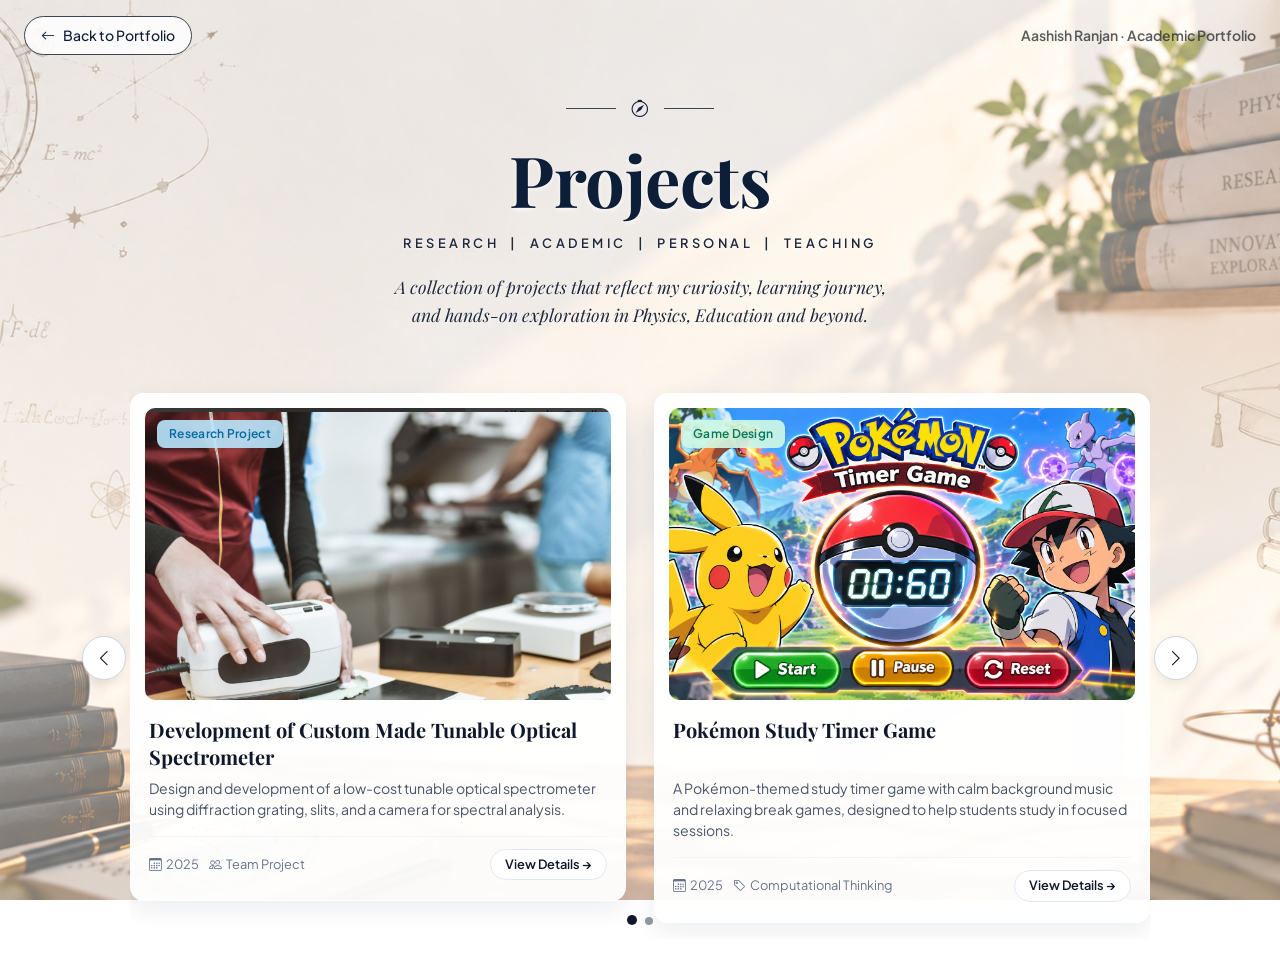
==== commit d88f1c5d: "Added new project to portfolio" ====
--- a/projects.html
+++ b/projects.html
@@ -104,6 +104,27 @@
                       <span><i class="bi bi-tag me-1"></i>Computational Thinking</span>
                     </div>
                     <a href="javascript:void(0);" class="btn-view-details" data-project="1">View Details &rarr;</a>
+                  </div>
+                </div>
+              </div>
+            </div>
+
+            <!-- Slide 3: Stone Paper Scissors Game -->
+            <div class="swiper-slide">
+              <div class="project-card">
+                <div class="project-img-wrapper">
+                  <span class="card-badge badge-edu">Game Development</span>
+                  <img src="assets/img/projects/stone-paper-scissors/herobg.png" alt="Stone Paper Scissors Game">
+                </div>
+                <div class="card-content">
+                  <h3 class="card-project-title">Stone Paper Scissors Game</h3>
+                  <p class="card-project-desc">A Stone Paper Scissors game built with HTML, CSS and JavaScript where the player can play against the computer, with the winner decided automatically.</p>
+                  <div class="card-meta-footer">
+                    <div class="meta-tags">
+                      <span><i class="bi bi-calendar3 me-1"></i>2025</span>
+                      <span><i class="bi bi-tag me-1"></i>Web Development</span>
+                    </div>
+                    <a href="javascript:void(0);" class="btn-view-details" data-project="2">View Details &rarr;</a>
                   </div>
                 </div>
               </div>
@@ -285,6 +306,52 @@
           'Calm background music while studying',
           'Breaks with relaxing Pokémon games',
           'Designed and programmed by our team'
+        ],
+        downloads: []
+      },
+      {
+        badge: 'Game Development',
+        title: 'Stone Paper Scissors Game',
+        desc: 'A Stone Paper Scissors game built with HTML, CSS and JavaScript where the player can play against the computer, with the winner decided automatically.',
+        year: '2025', type: 'Team Project', tag: 'Web Development',
+        domain: 'Web Development &amp; Game Logic',
+        tools: 'HTML, CSS, JavaScript, Codecademy',
+        team: 'Aashish Ranjan, Prince',
+        supLabel: 'Mentor',
+        supervisor: 'Er. Ajit Gupta',
+        hero: 'assets/img/projects/stone-paper-scissors/herobg.png',
+        /* Text-only sections (no images except the hero image above) */
+        sections: [
+          {
+            tab: 'Overview', title: 'Introduction',
+            body: '<p>A Stone Paper Scissors game made using HTML, CSS and JavaScript. The player can play the game against the computer, and the winner of every round is decided automatically.</p><p>The project was taken from the Codecademy platform and was completed under the guidance of our mentor, Er. Ajit Gupta.</p>'
+          },
+          {
+            tab: 'Features', title: 'Features',
+            body: '<ul><li><b>Play with the computer:</b> the player chooses stone, paper or scissors and the computer plays against them.</li><li><b>Random choice:</b> the computer\'s choice is generated randomly using the <code>Math.random()</code> function, so every round is different.</li><li><b>Automatic winner:</b> if-else conditions compare both choices and decide who wins the round.</li><li><b>Clean interface:</b> a better UI/UX design that makes the game easy and enjoyable to play.</li></ul>'
+          },
+          {
+            tab: 'How It Works', title: 'How It Works',
+            body: '<ol><li>The player chooses stone, paper or scissors.</li><li>The computer generates its own choice randomly using <code>Math.random()</code>.</li><li>JavaScript compares the player\'s choice with the computer\'s choice using if-else conditions.</li><li>The winner of the round is decided and shown to the player.</li></ol>'
+          },
+          {
+            tab: 'Technologies', title: 'Technologies Used',
+            body: '<ul><li><b>HTML:</b> structure of the game page.</li><li><b>CSS:</b> styling and layout of the interface.</li><li><b>JavaScript:</b> game logic, random choice of the computer and deciding the winner.</li></ul>'
+          },
+          {
+            tab: 'Team', title: 'Team and Guidance',
+            body: '<ul><li><b>Aashish Ranjan:</b> wrote the JavaScript code (game logic).</li><li><b>Prince:</b> designed the UI/UX of the game.</li><li><b>Mentor:</b> Er. Ajit Gupta</li><li><b>Platform:</b> Codecademy</li></ul>'
+          },
+          {
+            tab: 'Learnings', title: 'Learnings',
+            body: '<ul><li>How to use the <code>Math.random()</code> function to generate a random choice for the computer.</li><li>How if-else conditions help a program make decisions, such as finding the winner of a round.</li><li>Working in a team taught us to divide the work: one person focused on the design and the other on the code, and then we combined both into one working game.</li></ul>'
+          }
+        ],
+        highlights: [
+          'Play against the computer',
+          'Random choice using Math.random()',
+          'Winner decided with if-else conditions',
+          'Built with HTML, CSS and JavaScript'
         ],
         downloads: []
       }
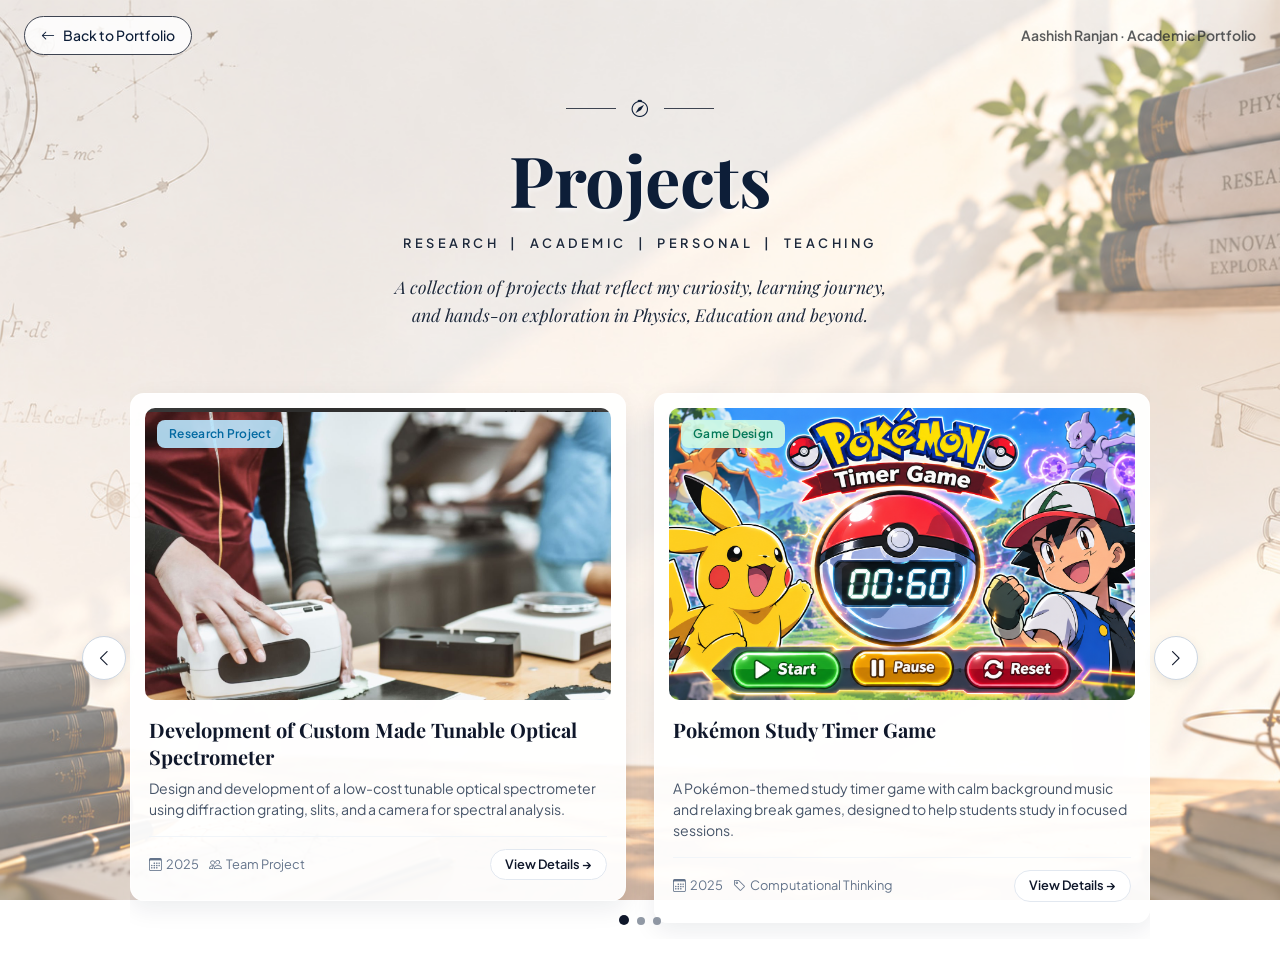
==== commit 6e89cab6: "Added new project to portfolio" ====
--- a/projects.html
+++ b/projects.html
@@ -125,6 +125,28 @@
                       <span><i class="bi bi-tag me-1"></i>Web Development</span>
                     </div>
                     <a href="javascript:void(0);" class="btn-view-details" data-project="2">View Details &rarr;</a>
+                  </div>
+                </div>
+              </div>
+            </div>
+
+
+            <!-- Slide 4: Education Policy Project -->
+            <div class="swiper-slide">
+              <div class="project-card">
+                <div class="project-img-wrapper">
+                  <span class="card-badge badge-edu">Policy Project</span>
+                  <img src="assets/img/projects/education-policy/herobg.png" alt="Education Policy Project">
+                </div>
+                <div class="card-content">
+                  <h3 class="card-project-title">Education Policy: Suggested Changes</h3>
+                  <p class="card-project-desc">A group study of current education policies and the changes that can improve them across pre-primary, primary and secondary education, staying close to NEP 2020.</p>
+                  <div class="card-meta-footer">
+                    <div class="meta-tags">
+                      <span><i class="bi bi-calendar3 me-1"></i>2025</span>
+                      <span><i class="bi bi-tag me-1"></i>Education Policy</span>
+                    </div>
+                    <a href="javascript:void(0);" class="btn-view-details" data-project="3">View Details &rarr;</a>
                   </div>
                 </div>
               </div>
@@ -352,6 +374,60 @@
           'Random choice using Math.random()',
           'Winner decided with if-else conditions',
           'Built with HTML, CSS and JavaScript'
+        ],
+        downloads: []
+      },
+      {
+        badge: 'Policy Project',
+        title: 'Education Policy: Suggested Changes',
+        desc: 'A group study of current education policies and the changes that can improve them across pre-primary, primary and secondary education, staying close to NEP 2020.',
+        year: '2025', type: 'Team Project', tag: 'Education Policy',
+        domain: 'Education Policy',
+        tools: 'Wikipedia and older sources for research, group discussion',
+        team: 'Aashish Ranjan, Harshvardhan, Chanchal, Anusha, Chandan',
+        supLabel: 'Instructor',
+        supervisor: 'Pankaj Chavan',
+        hero: 'assets/img/projects/education-policy/herobg.png',
+        /* Text-only sections (no images except the hero image above) */
+        sections: [
+          {
+            tab: 'Overview', title: 'Introduction',
+            body: '<p>This project was done in the Education Policy course. Our team studied the current education policies and tried to find what changes could be made in them to make them better.</p><p>Every member researched the topic, and then we combined our findings and the changes we felt were needed into one common policy.</p>'
+          },
+          {
+            tab: 'Objective', title: 'Objective and Approach',
+            body: '<p>The main question of the project was: <b>what more can we change in the current education policies?</b></p><p>Our idea was to keep our policy close to the National Education Policy 2020 and not to differ too much from it. So we looked for improvements and suggestions that fit within the NEP 2020 vision instead of creating a completely new structure.</p>'
+          },
+          {
+            tab: 'Research', title: 'Research',
+            body: '<p>All the members did research on the topic. We read data from Wikipedia and from many older sources, and compared what was written there with the present policy. From this we noted down the changes that we thought were necessary.</p>'
+          },
+          {
+            tab: 'Work Division', title: 'Division of Work',
+            body: '<p>To cover every stage of schooling, we divided the work among the group members:</p><ul><li><b>Pre-primary education:</b> research and suggested changes for the early years.</li><li><b>Primary education:</b> research and suggested changes for the primary stage.</li><li><b>Secondary education:</b> research and suggested changes for the secondary stage.</li></ul><p>Each group worked on its own stage and came up with its own data and suggestions.</p>'
+          },
+          {
+            tab: 'Integration', title: 'Integration',
+            body: '<p>In the end, we brought together the data of all the stages and integrated the changes we felt should be made. The result was one combined policy that connects pre-primary, primary and secondary education.</p>'
+          },
+          {
+            tab: 'Gallery', title: 'Gallery',
+            body: '<div class="pd-gal"><div class="pd-slot"><img src="assets/img/projects/education-policy/gallery-1.jpeg" alt="Education Policy project photo"></div></div>'
+          },
+          {
+            tab: 'Team', title: 'Team and Guidance',
+            body: '<ul><li><b>Team members:</b> Aashish Ranjan, Harshvardhan, Chanchal, Anusha and Chandan</li><li><b>Instructor:</b> Pankaj Chavan</li><li><b>Course:</b> Education Policy</li></ul>'
+          },
+          {
+            tab: 'Learnings', title: 'Learnings',
+            body: '<ul><li>Good policy-making starts with research, by reading and comparing many sources before deciding on any change.</li><li>Education has different needs at every stage, so pre-primary, primary and secondary education must be studied separately and then connected.</li><li>Building on an existing policy such as NEP 2020 is more practical than starting from zero.</li><li>Dividing the work and then integrating it taught us how to combine many people\'s ideas into one document.</li></ul>'
+          }
+        ],
+        highlights: [
+          'Studied current education policies',
+          'Stayed close to NEP 2020',
+          'Pre-primary, primary and secondary stages covered',
+          'Combined research of the whole team'
         ],
         downloads: []
       }
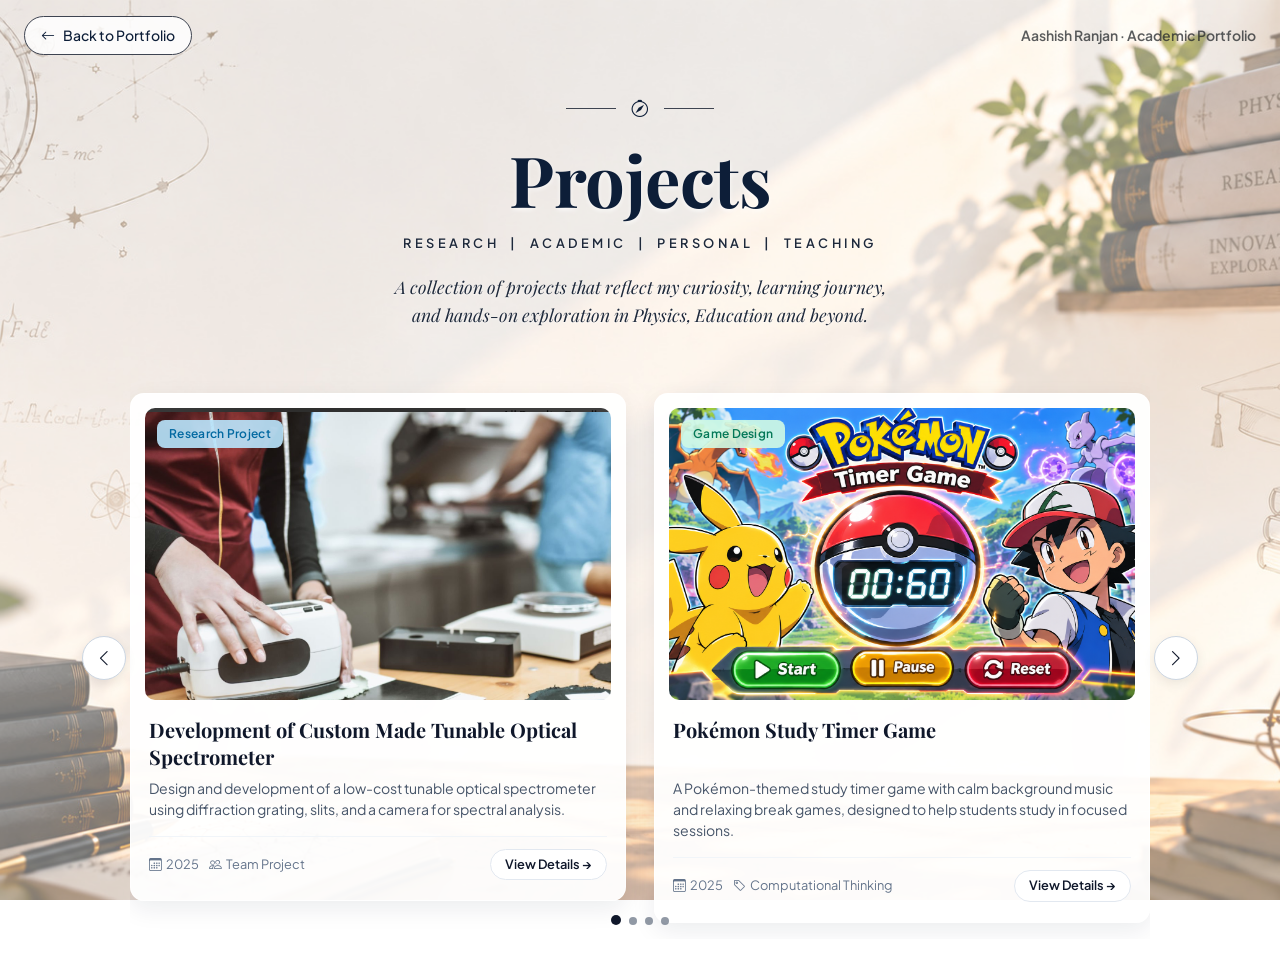
==== commit 46f0f405: "Added new project to portfolio" ====
--- a/projects.html
+++ b/projects.html
@@ -147,6 +147,28 @@
                       <span><i class="bi bi-tag me-1"></i>Education Policy</span>
                     </div>
                     <a href="javascript:void(0);" class="btn-view-details" data-project="3">View Details &rarr;</a>
+                  </div>
+                </div>
+              </div>
+            </div>
+
+
+            <!-- Slide 5: Game-Based Learning (Circular Motion) -->
+            <div class="swiper-slide">
+              <div class="project-card">
+                <div class="project-img-wrapper">
+                  <span class="card-badge badge-edu">Game-Based Learning</span>
+                  <img src="assets/img/projects/game-based-learning/herobg.png" alt="Game-Based Learning: Circular Motion">
+                </div>
+                <div class="card-content">
+                  <h3 class="card-project-title">Game-Based Learning: Understanding Circular Motion</h3>
+                  <p class="card-project-desc">A low-cost game-based learning activity for school students that uses cut bottles and gravel to explain circular motion and how friction balances gravity.</p>
+                  <div class="card-meta-footer">
+                    <div class="meta-tags">
+                      <span><i class="bi bi-calendar3 me-1"></i>2025</span>
+                      <span><i class="bi bi-tag me-1"></i>Physics Education</span>
+                    </div>
+                    <a href="javascript:void(0);" class="btn-view-details" data-project="4">View Details &rarr;</a>
                   </div>
                 </div>
               </div>
@@ -412,7 +434,7 @@
           },
           {
             tab: 'Gallery', title: 'Gallery',
-            body: '<div class="pd-gal"><div class="pd-slot"><img src="assets/img/projects/education-policy/gallery-1.jpeg" alt="Education Policy project photo"></div></div>'
+            body: '<div class="pd-gal"><div class="pd-slot"><img src="assets/img/projects/education-policy/gallery-1.png" alt="Education Policy project photo"></div></div>'
           },
           {
             tab: 'Team', title: 'Team and Guidance',
@@ -428,6 +450,60 @@
           'Stayed close to NEP 2020',
           'Pre-primary, primary and secondary stages covered',
           'Combined research of the whole team'
+        ],
+        downloads: []
+      },
+      {
+        badge: 'Game-Based Learning',
+        title: 'Game-Based Learning: Understanding Circular Motion',
+        desc: 'A low-cost game-based learning activity for school students that uses cut bottles and gravel to explain circular motion and how friction balances gravity.',
+        year: '2025', type: 'Team Project', tag: 'Physics Education',
+        domain: 'Physics Education &amp; Game-Based Learning',
+        tools: 'Cut bottles, gravel (small stones)',
+        team: 'Aashish Ranjan, Jashim, Himanshu Gajrola',
+        supLabel: 'Instructor',
+        supervisor: 'Dr. Rachel Philip Ma\'am',
+        hero: 'assets/img/projects/game-based-learning/herobg.png',
+        /* Text-only sections (no images except the hero image above) */
+        sections: [
+          {
+            tab: 'Overview', title: 'Introduction',
+            body: '<p>This project was done under the guidance of Rachel Ma\'am. Our team designed a game-based learning activity for students of 8th and 9th standard to help them understand circular motion in a simple and interesting way.</p><p>The activity uses very simple materials, so it is low-cost and easy to make, and students can learn the concept by playing with it.</p>'
+          },
+          {
+            tab: 'Concept', title: 'Concept',
+            body: '<p>The aim was to show how <b>frictional force balances gravitational force</b> in circular motion. Students often study this only as a formula, so we wanted them to see it happen in front of them.</p>'
+          },
+          {
+            tab: 'Materials', title: 'Materials Used',
+            body: '<ul><li><b>Cut bottles:</b> used as the container for the activity.</li><li><b>Gravel (small stones):</b> the objects that move inside the bottle.</li></ul>'
+          },
+          {
+            tab: 'How It Works', title: 'How It Works',
+            body: '<ol><li>Gravel is placed inside the cut bottle.</li><li>The bottle is moved in a circular motion.</li><li>While moving, the gravel stays pressed against the inside of the bottle and keeps moving along with it at a steady position.</li><li>Even when the bottle is lifted upward, the gravel does not fall down.</li></ol><p>This showed the students that friction acts against gravity and balances it, which is why the gravel does not fall.</p>'
+          },
+          {
+            tab: 'Real-Life Example', title: 'Real-Life Example: Well of Death',
+            body: '<p>To connect the activity with real life, we used the example of the <b>Well of Death (Maut ka Kuan)</b>. We explained, with the help of our model, why the vehicles can keep moving on the wall of the well without falling down. It is the same idea as the gravel in the bottle.</p>'
+          },
+          {
+            tab: 'Presentation', title: 'Presentation and Response',
+            body: '<p>We presented the activity in front of students. They enjoyed it a lot and found it very interesting. Because it was low-cost and hands-on, they took part with interest, and the concept was understood by the students.</p>'
+          },
+          {
+            tab: 'Team', title: 'Team and Guidance',
+            body: '<ul><li><b>Team members:</b> Aashish Ranjan, Jashim and Himanshu Gajrola</li><li><b>Instructor:</b> Dr. Rachel Philip Ma\'am</li><li><b>Target students:</b> 8th and 9th standard</li></ul>'
+          },
+          {
+            tab: 'Learnings', title: 'Learnings',
+            body: '<ul><li>A concept that looks difficult in theory becomes much easier when students can see and try it themselves.</li><li>A good teaching model does not need to be costly: simple everyday materials can explain real physics.</li><li>Connecting a concept with a real-life example, like the Well of Death, helps students remember it.</li><li>Presenting to real students taught us how to explain an idea in a simple way and how to keep them interested.</li></ul>'
+          }
+        ],
+        highlights: [
+          'Low-cost, hands-on model',
+          'Shows friction balancing gravity',
+          'Linked to the Well of Death example',
+          'Presented to students and liked by them'
         ],
         downloads: []
       }
